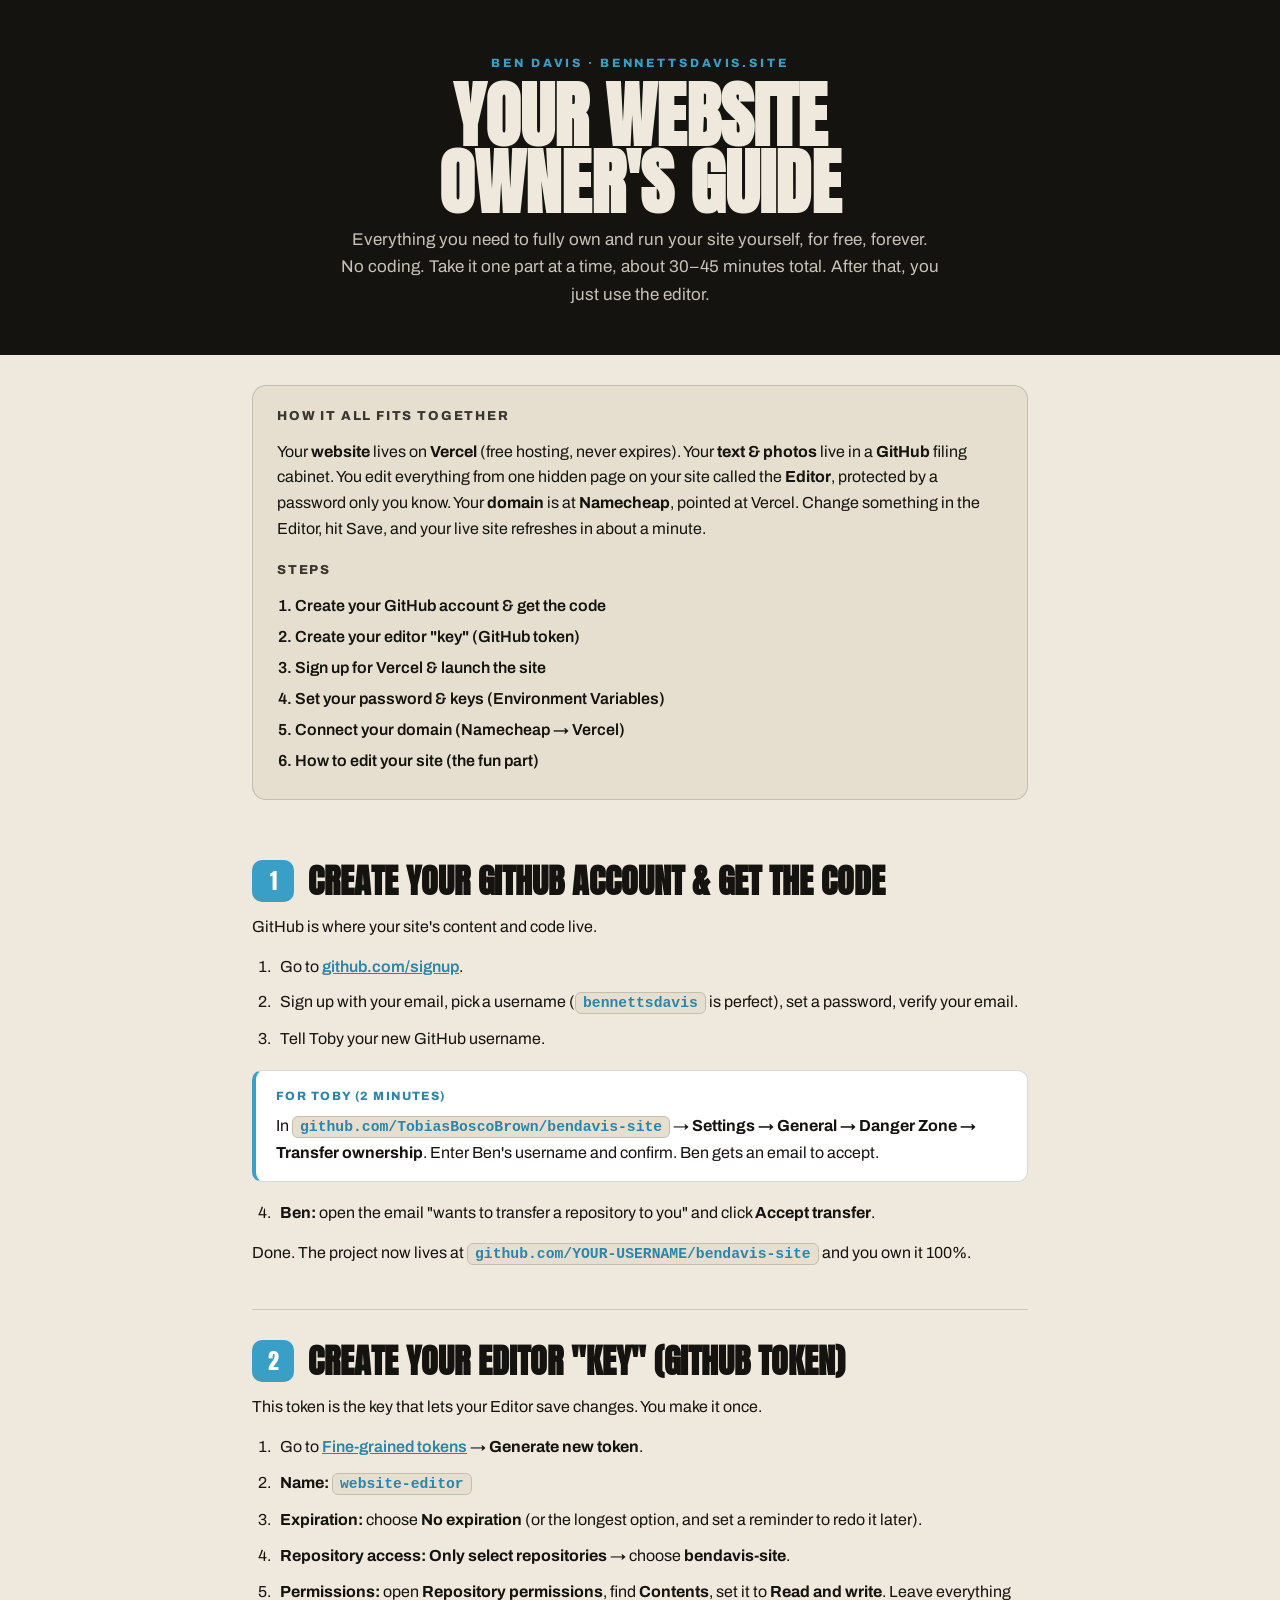
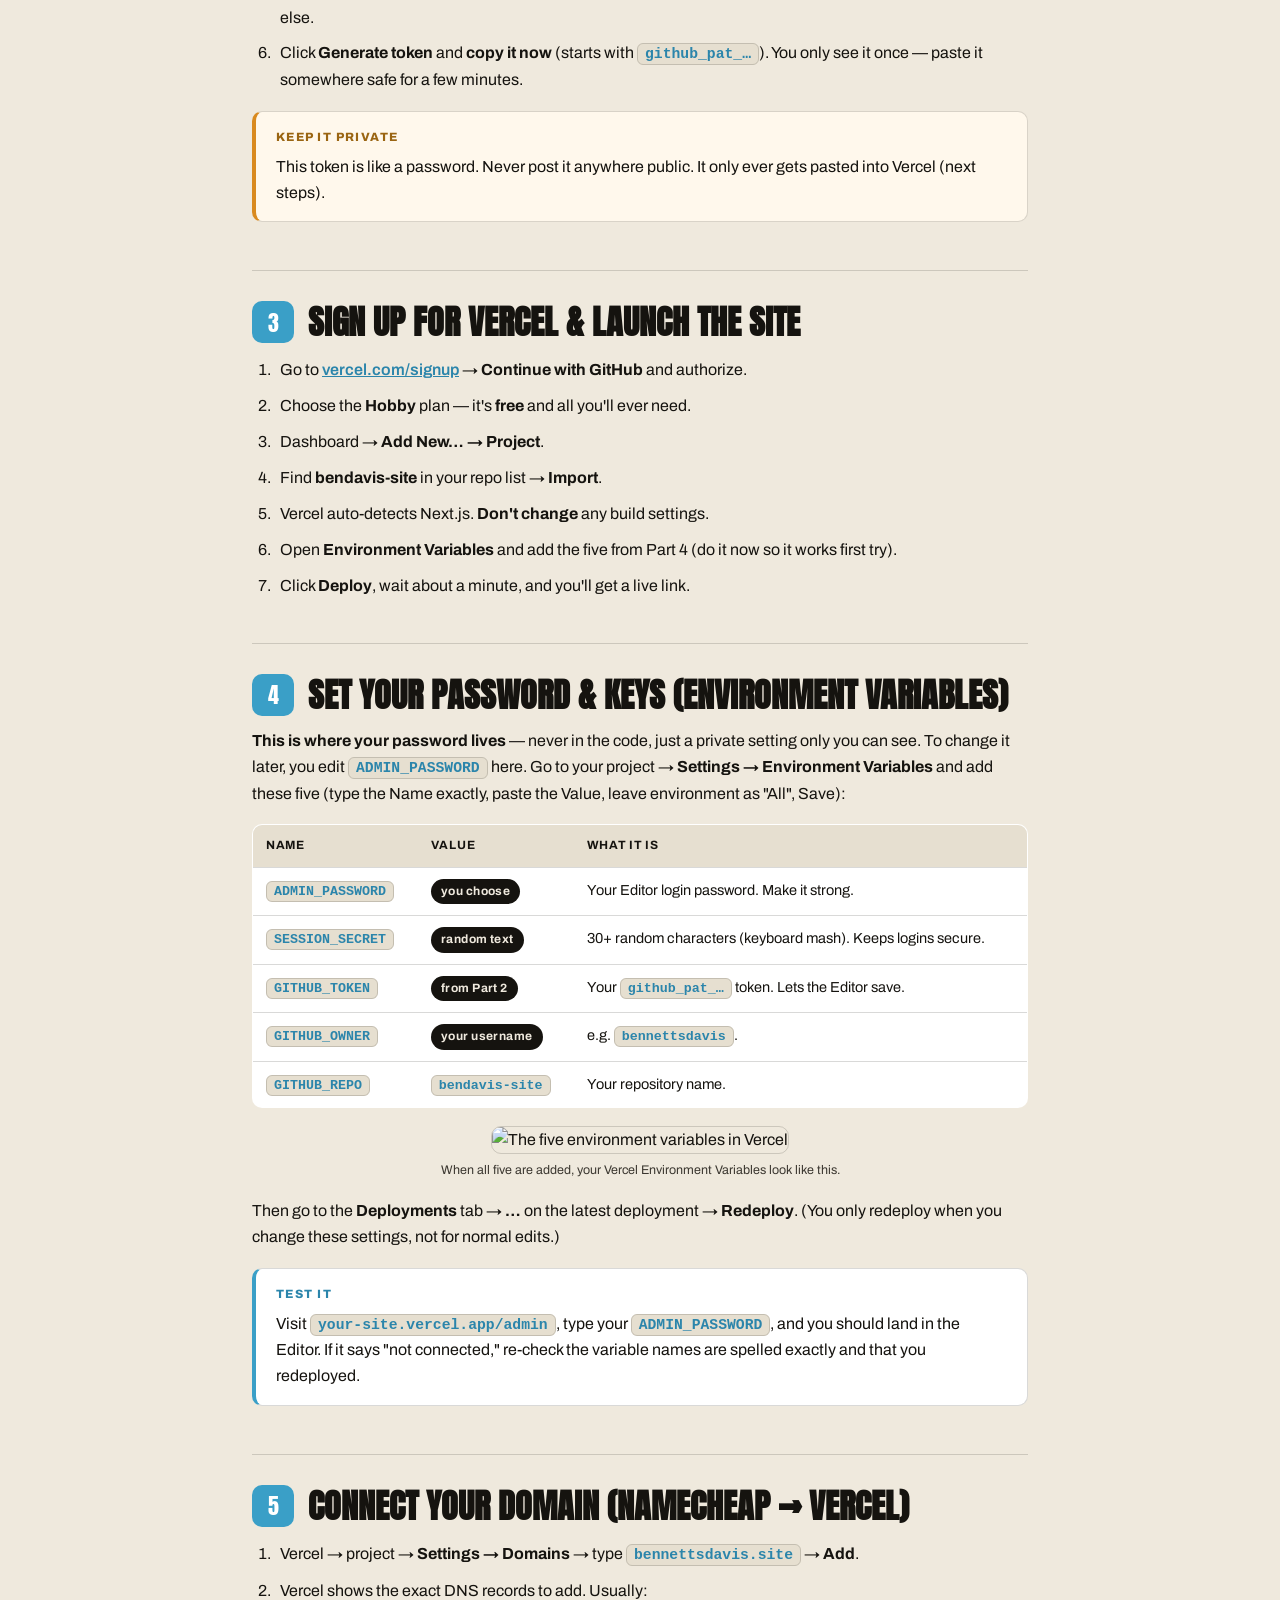
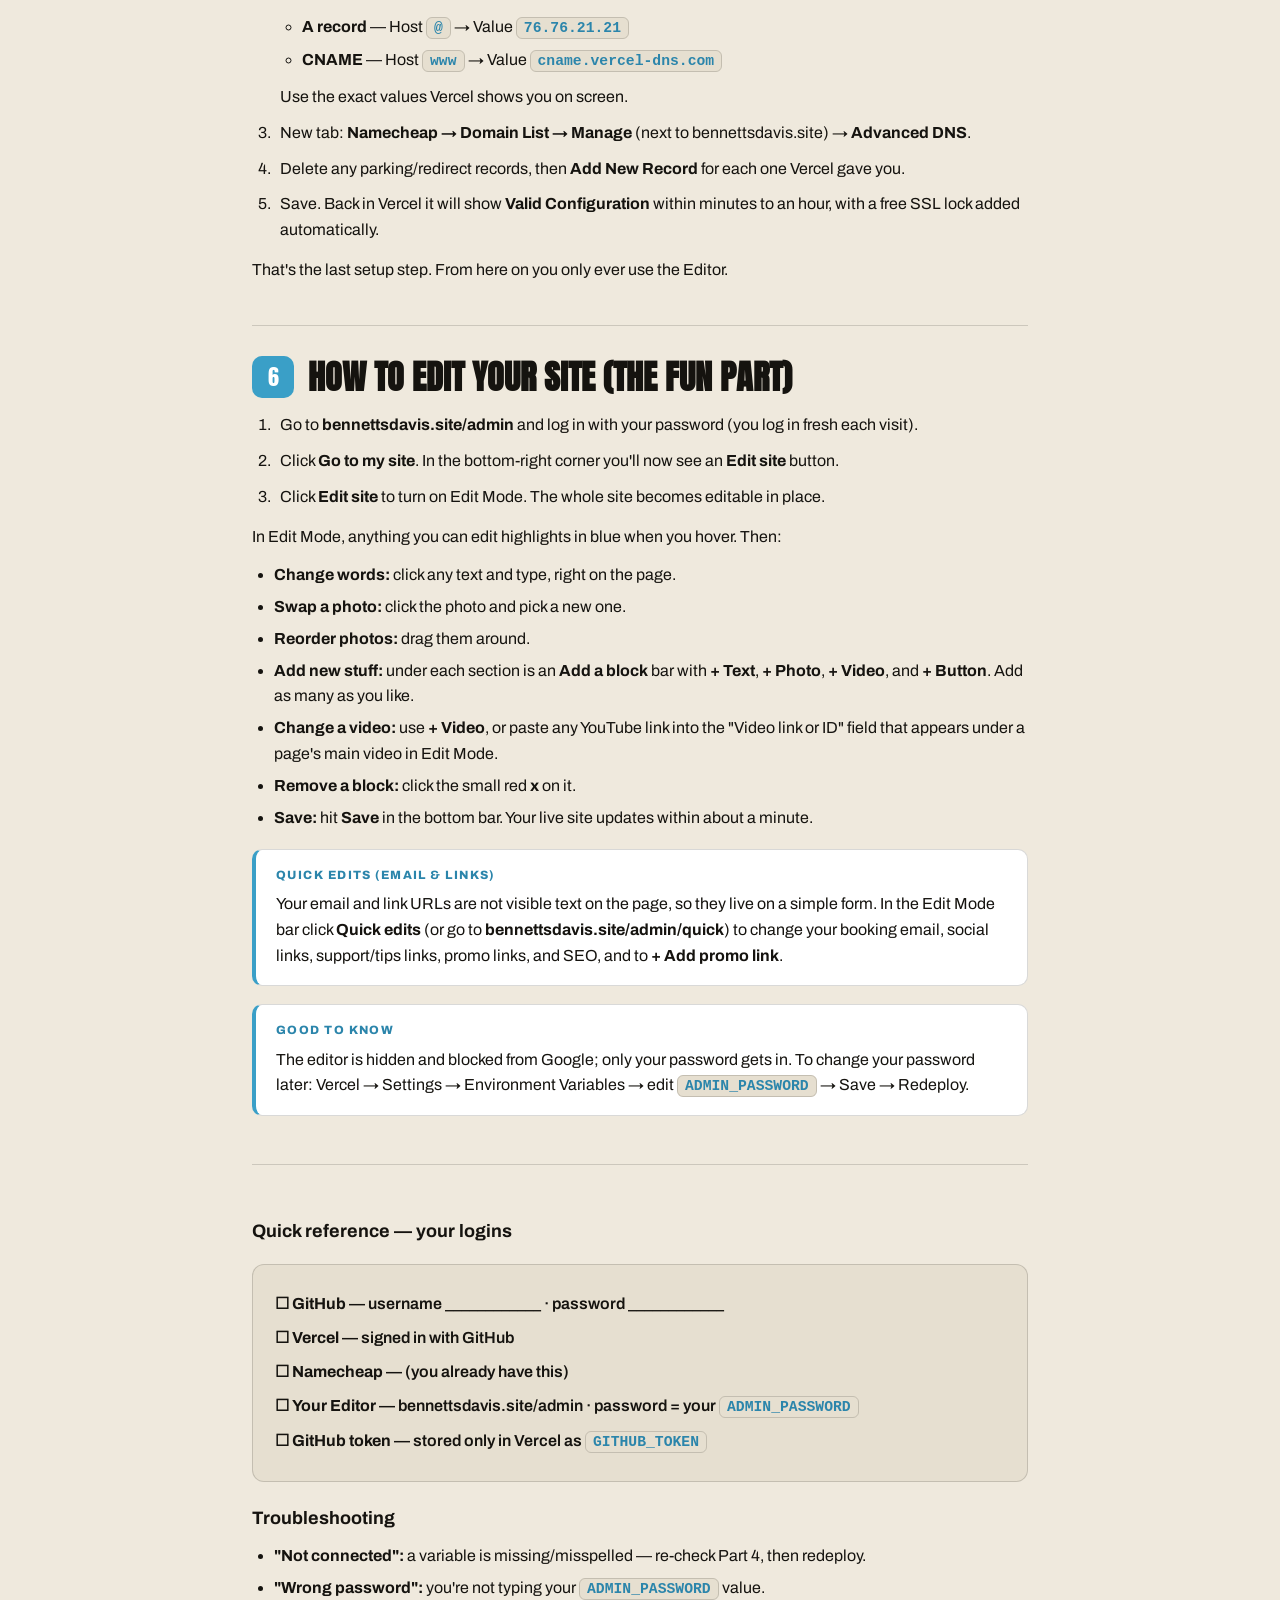
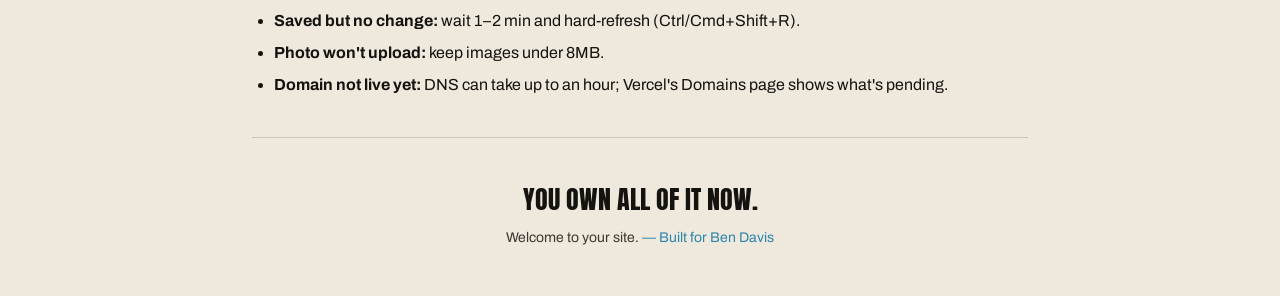
==== public/onboarding.html @ 9bf95ea2 "Add Built Different guide, StriveSkin strip and promos to home page; update onboarding guide for Edi" ====
<!DOCTYPE html>
<html lang="en">
<head>
<meta charset="UTF-8" />
<meta name="viewport" content="width=device-width, initial-scale=1.0" />
<meta name="robots" content="noindex" />
<title>Your Website — Owner's Guide | Ben Davis</title>
<link rel="preconnect" href="https://fonts.googleapis.com" />
<link rel="preconnect" href="https://fonts.gstatic.com" crossorigin />
<link href="https://fonts.googleapis.com/css2?family=Anton&family=Archivo:wght@400;500;600;700;800;900&display=swap" rel="stylesheet" />
<style>
:root{--cream:#efe9dd;--cream-2:#e6dfd0;--ink:#15130f;--ink-soft:#3b3730;--blue:#3a9fc7;--blue-deep:#2b85ab;--line:rgba(21,19,15,.16)}
*{margin:0;padding:0;box-sizing:border-box}
html{scroll-behavior:smooth}
body{background:var(--cream);color:var(--ink);font-family:'Archivo',-apple-system,sans-serif;line-height:1.62;-webkit-font-smoothing:antialiased}
.wrap{max-width:820px;margin:0 auto;padding:0 22px}
header.top{background:var(--ink);color:var(--cream);padding:54px 0 46px;text-align:center}
header.top .kick{font-size:12px;font-weight:800;letter-spacing:.24em;text-transform:uppercase;color:var(--blue)}
header.top h1{font-family:'Anton',sans-serif;font-size:clamp(40px,8vw,72px);text-transform:uppercase;line-height:.92;margin:10px 0}
header.top p{color:rgba(239,233,221,.82);max-width:60ch;margin:8px auto 0;font-size:17px}
.toc{background:var(--cream-2);border:1px solid var(--line);border-radius:14px;padding:20px 24px;margin:30px 0}
.toc h2{font-size:13px;font-weight:800;letter-spacing:.14em;text-transform:uppercase;color:var(--ink-soft);margin-bottom:12px}
.toc ol{margin-left:18px}
.toc li{margin:5px 0;font-weight:600}
.toc a{color:var(--ink);text-decoration:none}
.toc a:hover{color:var(--blue-deep)}
section{padding:30px 0;border-bottom:1px solid var(--line)}
.part{display:flex;align-items:center;gap:14px;margin-bottom:8px}
.part .num{font-family:'Anton',sans-serif;background:var(--blue);color:#fff;width:42px;height:42px;border-radius:10px;display:flex;align-items:center;justify-content:center;font-size:22px;flex:none}
.part h2{font-family:'Anton',sans-serif;font-size:clamp(24px,4.4vw,34px);text-transform:uppercase;line-height:1}
section h3{font-size:18px;margin:22px 0 6px}
p{margin:12px 0}
ol.steps{margin:14px 0 14px 22px}
ol.steps>li{margin:10px 0;padding-left:6px}
ul{margin:10px 0 10px 22px}
ul li{margin:6px 0}
code{background:var(--cream-2);border:1px solid var(--line);border-radius:6px;padding:2px 7px;font-family:ui-monospace,Menlo,Consolas,monospace;font-size:.92em;color:var(--blue-deep);font-weight:600}
a{color:var(--blue-deep);font-weight:600}
.callout{background:#fff;border:1px solid var(--line);border-left:4px solid var(--blue);border-radius:10px;padding:16px 20px;margin:18px 0}
.callout.warn{border-left-color:#d98a1f;background:#fff8ec}
.callout .lab{font-size:12px;font-weight:800;letter-spacing:.12em;text-transform:uppercase;color:var(--blue-deep);margin-bottom:6px}
.callout.warn .lab{color:#9a6512}
table{width:100%;border-collapse:collapse;margin:18px 0;font-size:14.5px;background:#fff;border:1px solid var(--line);border-radius:10px;overflow:hidden}
th,td{text-align:left;padding:11px 13px;border-bottom:1px solid var(--line);vertical-align:top}
th{background:var(--cream-2);font-size:12px;letter-spacing:.06em;text-transform:uppercase}
tr:last-child td{border-bottom:none}
.pill{display:inline-block;background:var(--ink);color:var(--cream);border-radius:100px;padding:3px 10px;font-size:12px;font-weight:700;letter-spacing:.04em}
.checklist{background:var(--cream-2);border:1px solid var(--line);border-radius:12px;padding:18px 22px;margin:18px 0}
.checklist div{margin:8px 0;font-weight:600}
footer{text-align:center;padding:40px 0 60px;color:var(--ink-soft);font-size:14px}
footer .big{font-family:'Anton',sans-serif;font-size:26px;color:var(--ink);text-transform:uppercase;margin-bottom:6px}
.acc{color:var(--blue-deep)}
</style>
</head>
<body>
<header class="top">
  <div class="wrap">
    <div class="kick">Ben Davis · bennettsdavis.site</div>
    <h1>Your Website<br>Owner's Guide</h1>
    <p>Everything you need to fully own and run your site yourself, for free, forever. No coding. Take it one part at a time, about 30–45 minutes total. After that, you just use the editor.</p>
  </div>
</header>

<div class="wrap">

  <div class="toc">
    <h2>How it all fits together</h2>
    <p style="margin-top:0">Your <b>website</b> lives on <b>Vercel</b> (free hosting, never expires). Your <b>text &amp; photos</b> live in a <b>GitHub</b> filing cabinet. You edit everything from one hidden page on your site called the <b>Editor</b>, protected by a password only you know. Your <b>domain</b> is at <b>Namecheap</b>, pointed at Vercel. Change something in the Editor, hit Save, and your live site refreshes in about a minute.</p>
    <h2 style="margin-top:18px">Steps</h2>
    <ol>
      <li><a href="#p1">Create your GitHub account &amp; get the code</a></li>
      <li><a href="#p2">Create your editor "key" (GitHub token)</a></li>
      <li><a href="#p3">Sign up for Vercel &amp; launch the site</a></li>
      <li><a href="#p4">Set your password &amp; keys (Environment Variables)</a></li>
      <li><a href="#p5">Connect your domain (Namecheap → Vercel)</a></li>
      <li><a href="#p6">How to edit your site (the fun part)</a></li>
    </ol>
  </div>

  <section id="p1">
    <div class="part"><div class="num">1</div><h2>Create your GitHub account &amp; get the code</h2></div>
    <p>GitHub is where your site's content and code live.</p>
    <ol class="steps">
      <li>Go to <a href="https://github.com/signup" target="_blank">github.com/signup</a>.</li>
      <li>Sign up with your email, pick a username (<code>bennettsdavis</code> is perfect), set a password, verify your email.</li>
      <li>Tell Toby your new GitHub username.</li>
    </ol>
    <div class="callout">
      <div class="lab">For Toby (2 minutes)</div>
      In <code>github.com/TobiasBoscoBrown/bendavis-site</code> → <b>Settings → General → Danger Zone → Transfer ownership</b>. Enter Ben's username and confirm. Ben gets an email to accept.
    </div>
    <ol class="steps" start="4">
      <li><b>Ben:</b> open the email "wants to transfer a repository to you" and click <b>Accept transfer</b>.</li>
    </ol>
    <p>Done. The project now lives at <code>github.com/YOUR-USERNAME/bendavis-site</code> and you own it 100%.</p>
  </section>

  <section id="p2">
    <div class="part"><div class="num">2</div><h2>Create your editor "key" (GitHub token)</h2></div>
    <p>This token is the key that lets your Editor save changes. You make it once.</p>
    <ol class="steps">
      <li>Go to <a href="https://github.com/settings/tokens?type=beta" target="_blank">Fine-grained tokens</a> → <b>Generate new token</b>.</li>
      <li><b>Name:</b> <code>website-editor</code></li>
      <li><b>Expiration:</b> choose <b>No expiration</b> (or the longest option, and set a reminder to redo it later).</li>
      <li><b>Repository access:</b> <b>Only select repositories</b> → choose <b>bendavis-site</b>.</li>
      <li><b>Permissions:</b> open <b>Repository permissions</b>, find <b>Contents</b>, set it to <b>Read and write</b>. Leave everything else.</li>
      <li>Click <b>Generate token</b> and <b>copy it now</b> (starts with <code>github_pat_…</code>). You only see it once — paste it somewhere safe for a few minutes.</li>
    </ol>
    <div class="callout warn"><div class="lab">Keep it private</div>This token is like a password. Never post it anywhere public. It only ever gets pasted into Vercel (next steps).</div>
  </section>

  <section id="p3">
    <div class="part"><div class="num">3</div><h2>Sign up for Vercel &amp; launch the site</h2></div>
    <ol class="steps">
      <li>Go to <a href="https://vercel.com/signup" target="_blank">vercel.com/signup</a> → <b>Continue with GitHub</b> and authorize.</li>
      <li>Choose the <b>Hobby</b> plan — it's <b>free</b> and all you'll ever need.</li>
      <li>Dashboard → <b>Add New… → Project</b>.</li>
      <li>Find <b>bendavis-site</b> in your repo list → <b>Import</b>.</li>
      <li>Vercel auto-detects Next.js. <b>Don't change</b> any build settings.</li>
      <li>Open <b>Environment Variables</b> and add the five from Part 4 (do it now so it works first try).</li>
      <li>Click <b>Deploy</b>, wait about a minute, and you'll get a live link.</li>
    </ol>
  </section>

  <section id="p4">
    <div class="part"><div class="num">4</div><h2>Set your password &amp; keys (Environment Variables)</h2></div>
    <p><b>This is where your password lives</b> — never in the code, just a private setting only you can see. To change it later, you edit <code>ADMIN_PASSWORD</code> here. Go to your project → <b>Settings → Environment Variables</b> and add these five (type the Name exactly, paste the Value, leave environment as "All", Save):</p>
    <table>
      <tr><th>Name</th><th>Value</th><th>What it is</th></tr>
      <tr><td><code>ADMIN_PASSWORD</code></td><td><span class="pill">you choose</span></td><td>Your Editor login password. Make it strong.</td></tr>
      <tr><td><code>SESSION_SECRET</code></td><td><span class="pill">random text</span></td><td>30+ random characters (keyboard mash). Keeps logins secure.</td></tr>
      <tr><td><code>GITHUB_TOKEN</code></td><td><span class="pill">from Part 2</span></td><td>Your <code>github_pat_…</code> token. Lets the Editor save.</td></tr>
      <tr><td><code>GITHUB_OWNER</code></td><td><span class="pill">your username</span></td><td>e.g. <code>bennettsdavis</code>.</td></tr>
      <tr><td><code>GITHUB_REPO</code></td><td><code>bendavis-site</code></td><td>Your repository name.</td></tr>
    </table>
    <figure style="margin:18px 0;text-align:center"><img src="/onboarding/env-vars.png" alt="The five environment variables in Vercel" style="max-width:330px;width:100%;border:1px solid var(--line);border-radius:10px" /><figcaption style="font-size:12.5px;color:var(--ink-soft);margin-top:6px">When all five are added, your Vercel Environment Variables look like this.</figcaption></figure>
    <p>Then go to the <b>Deployments</b> tab → <b>…</b> on the latest deployment → <b>Redeploy</b>. (You only redeploy when you change these settings, not for normal edits.)</p>
    <div class="callout"><div class="lab">Test it</div>Visit <code>your-site.vercel.app/admin</code>, type your <code>ADMIN_PASSWORD</code>, and you should land in the Editor. If it says "not connected," re-check the variable names are spelled exactly and that you redeployed.</div>
  </section>

  <section id="p5">
    <div class="part"><div class="num">5</div><h2>Connect your domain (Namecheap → Vercel)</h2></div>
    <ol class="steps">
      <li>Vercel → project → <b>Settings → Domains</b> → type <code>bennettsdavis.site</code> → <b>Add</b>.</li>
      <li>Vercel shows the exact DNS records to add. Usually:
        <ul>
          <li><b>A record</b> — Host <code>@</code> → Value <code>76.76.21.21</code></li>
          <li><b>CNAME</b> — Host <code>www</code> → Value <code>cname.vercel-dns.com</code></li>
        </ul>
        Use the exact values Vercel shows you on screen.
      </li>
      <li>New tab: <b>Namecheap → Domain List → Manage</b> (next to bennettsdavis.site) → <b>Advanced DNS</b>.</li>
      <li>Delete any parking/redirect records, then <b>Add New Record</b> for each one Vercel gave you.</li>
      <li>Save. Back in Vercel it will show <b>Valid Configuration</b> within minutes to an hour, with a free SSL lock added automatically.</li>
    </ol>
    <p>That's the last setup step. From here on you only ever use the Editor.</p>
  </section>

  <section id="p6">
    <div class="part"><div class="num">6</div><h2>How to edit your site (the fun part)</h2></div>
    <ol class="steps">
      <li>Go to <b>bennettsdavis.site/admin</b> and log in with your password (you log in fresh each visit).</li>
      <li>Click <b>Go to my site</b>. In the bottom-right corner you'll now see an <b>Edit site</b> button.</li>
      <li>Click <b>Edit site</b> to turn on Edit Mode. The whole site becomes editable in place.</li>
    </ol>
    <p>In Edit Mode, anything you can edit highlights in blue when you hover. Then:</p>
    <ul>
      <li><b>Change words:</b> click any text and type, right on the page.</li>
      <li><b>Swap a photo:</b> click the photo and pick a new one.</li>
      <li><b>Reorder photos:</b> drag them around.</li>
      <li><b>Add new stuff:</b> under each section is an <b>Add a block</b> bar with <b>+ Text</b>, <b>+ Photo</b>, <b>+ Video</b>, and <b>+ Button</b>. Add as many as you like.</li>
      <li><b>Change a video:</b> use <b>+ Video</b>, or paste any YouTube link into the "Video link or ID" field that appears under a page's main video in Edit Mode.</li>
      <li><b>Remove a block:</b> click the small red <b>x</b> on it.</li>
      <li><b>Save:</b> hit <b>Save</b> in the bottom bar. Your live site updates within about a minute.</li>
    </ul>
    <div class="callout"><div class="lab">Quick edits (email &amp; links)</div>Your email and link URLs are not visible text on the page, so they live on a simple form. In the Edit Mode bar click <b>Quick edits</b> (or go to <b>bennettsdavis.site/admin/quick</b>) to change your booking email, social links, support/tips links, promo links, and SEO, and to <b>+ Add promo link</b>.</div>
    <div class="callout"><div class="lab">Good to know</div>The editor is hidden and blocked from Google; only your password gets in. To change your password later: Vercel &rarr; Settings &rarr; Environment Variables &rarr; edit <code>ADMIN_PASSWORD</code> &rarr; Save &rarr; Redeploy.</div>
  </section>

  <section>
    <h3>Quick reference — your logins</h3>
    <div class="checklist">
      <div>☐ <b>GitHub</b> — username ____________ · password ____________</div>
      <div>☐ <b>Vercel</b> — signed in with GitHub</div>
      <div>☐ <b>Namecheap</b> — (you already have this)</div>
      <div>☐ <b>Your Editor</b> — bennettsdavis.site/admin · password = your <code>ADMIN_PASSWORD</code></div>
      <div>☐ <b>GitHub token</b> — stored only in Vercel as <code>GITHUB_TOKEN</code></div>
    </div>
    <h3>Troubleshooting</h3>
    <ul>
      <li><b>"Not connected":</b> a variable is missing/misspelled — re-check Part 4, then redeploy.</li>
      <li><b>"Wrong password":</b> you're not typing your <code>ADMIN_PASSWORD</code> value.</li>
      <li><b>Saved but no change:</b> wait 1–2 min and hard-refresh (Ctrl/Cmd+Shift+R).</li>
      <li><b>Photo won't upload:</b> keep images under 8MB.</li>
      <li><b>Domain not live yet:</b> DNS can take up to an hour; Vercel's Domains page shows what's pending.</li>
    </ul>
  </section>

  <footer>
    <div class="big">You own all of it now.</div>
    Welcome to your site. <span class="acc">— Built for Ben Davis</span>
  </footer>

</div>
</body>
</html>
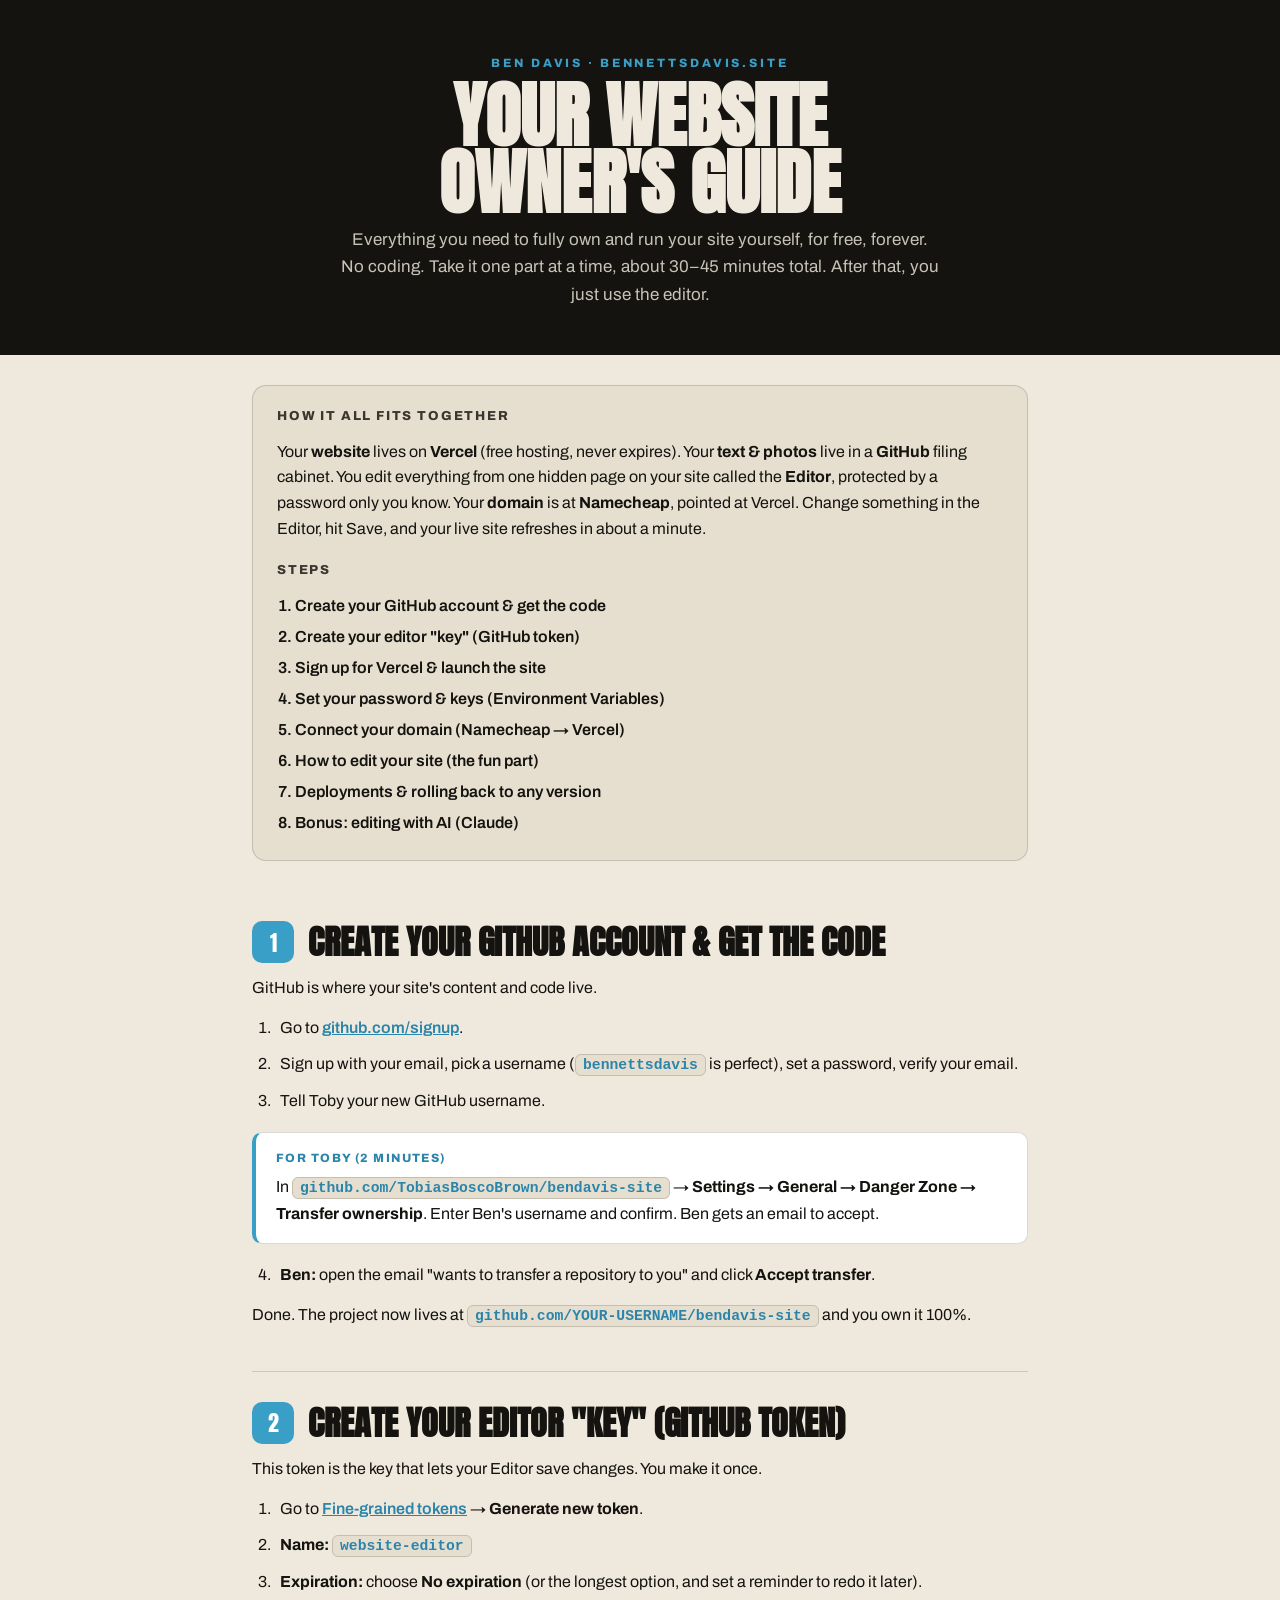
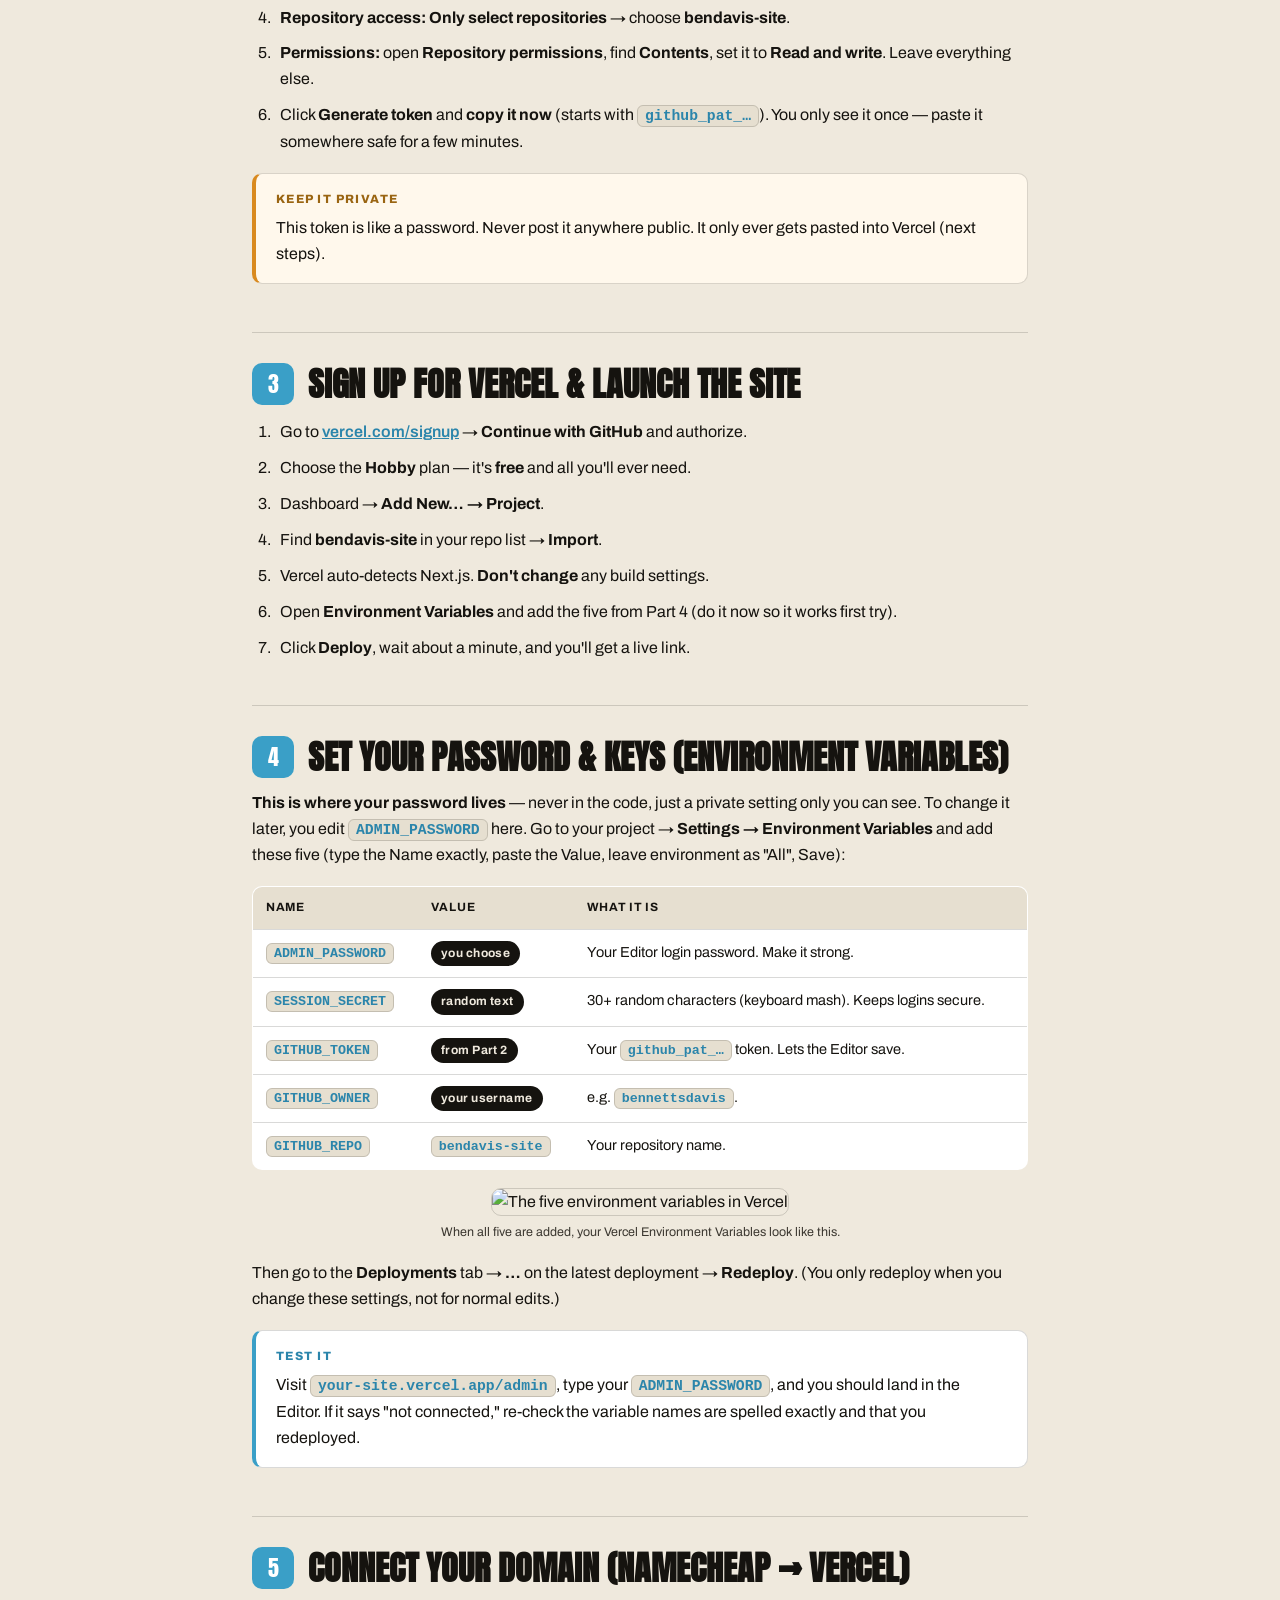
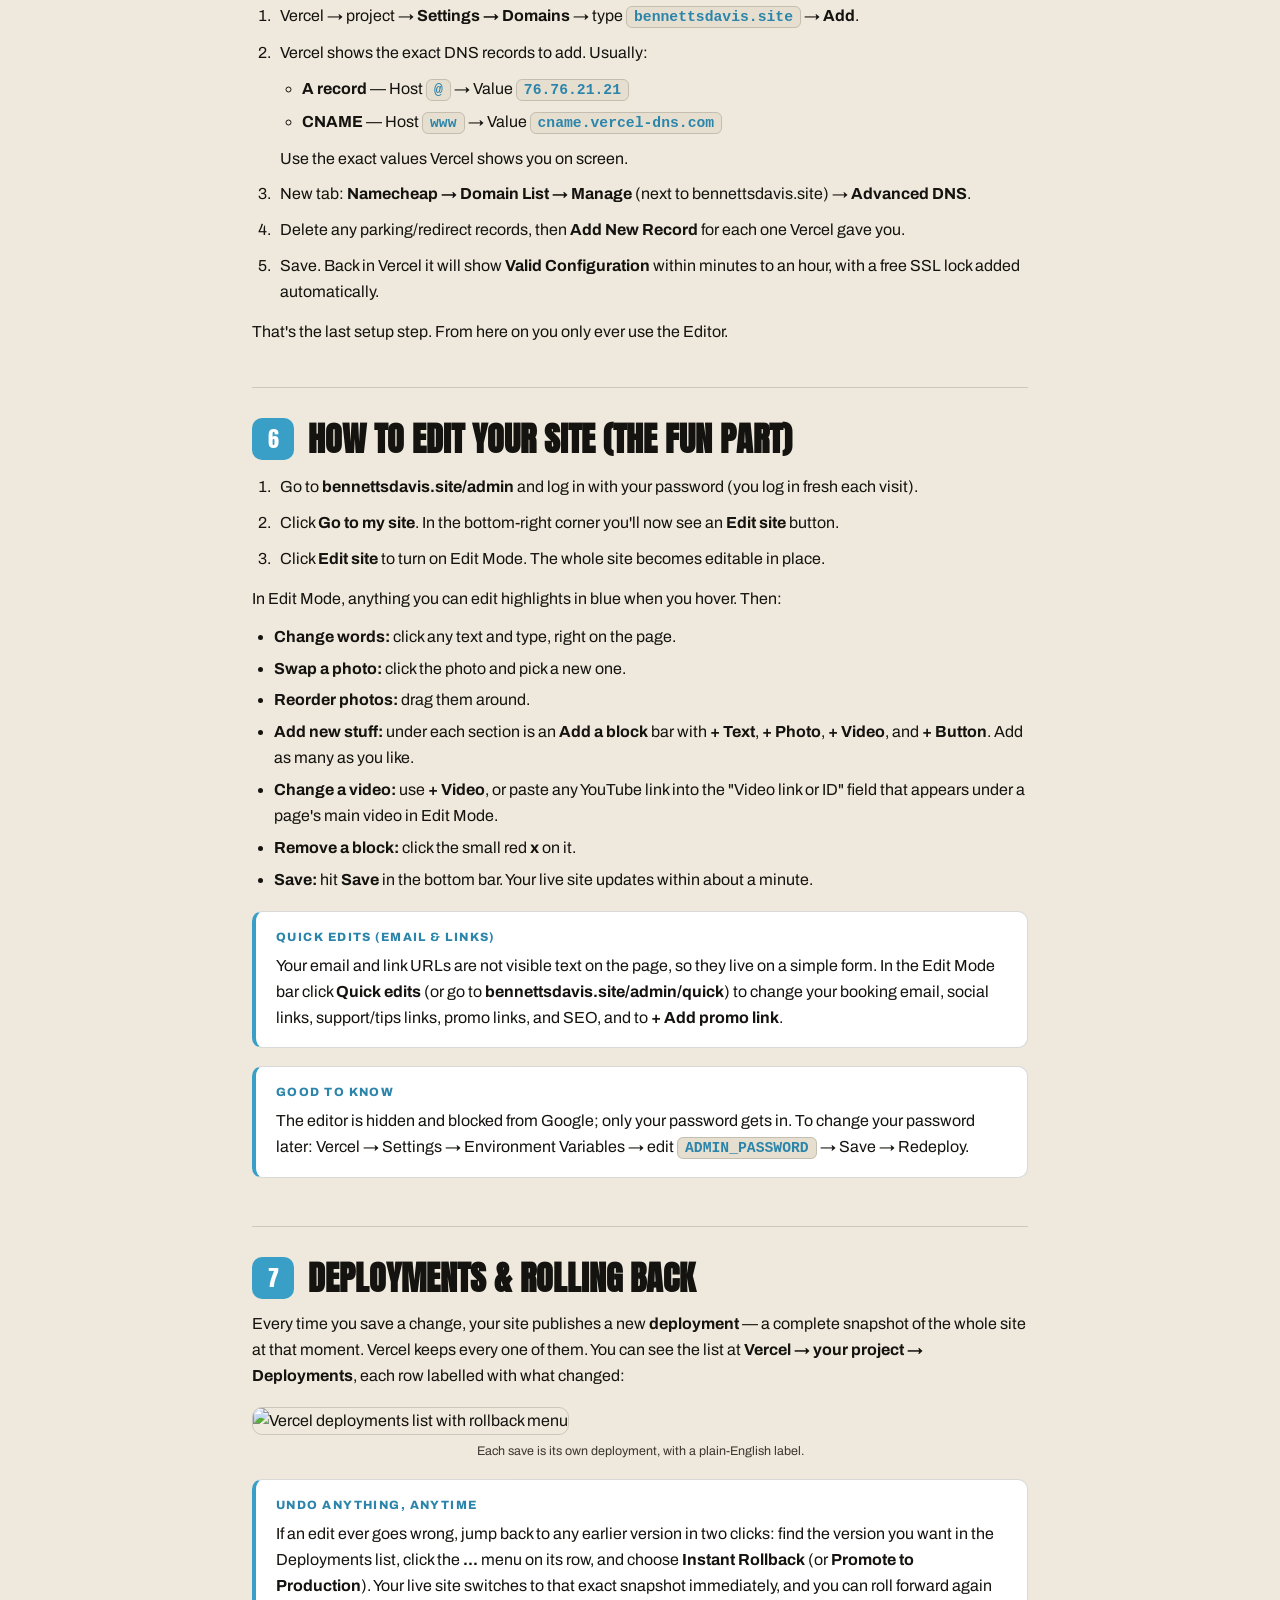
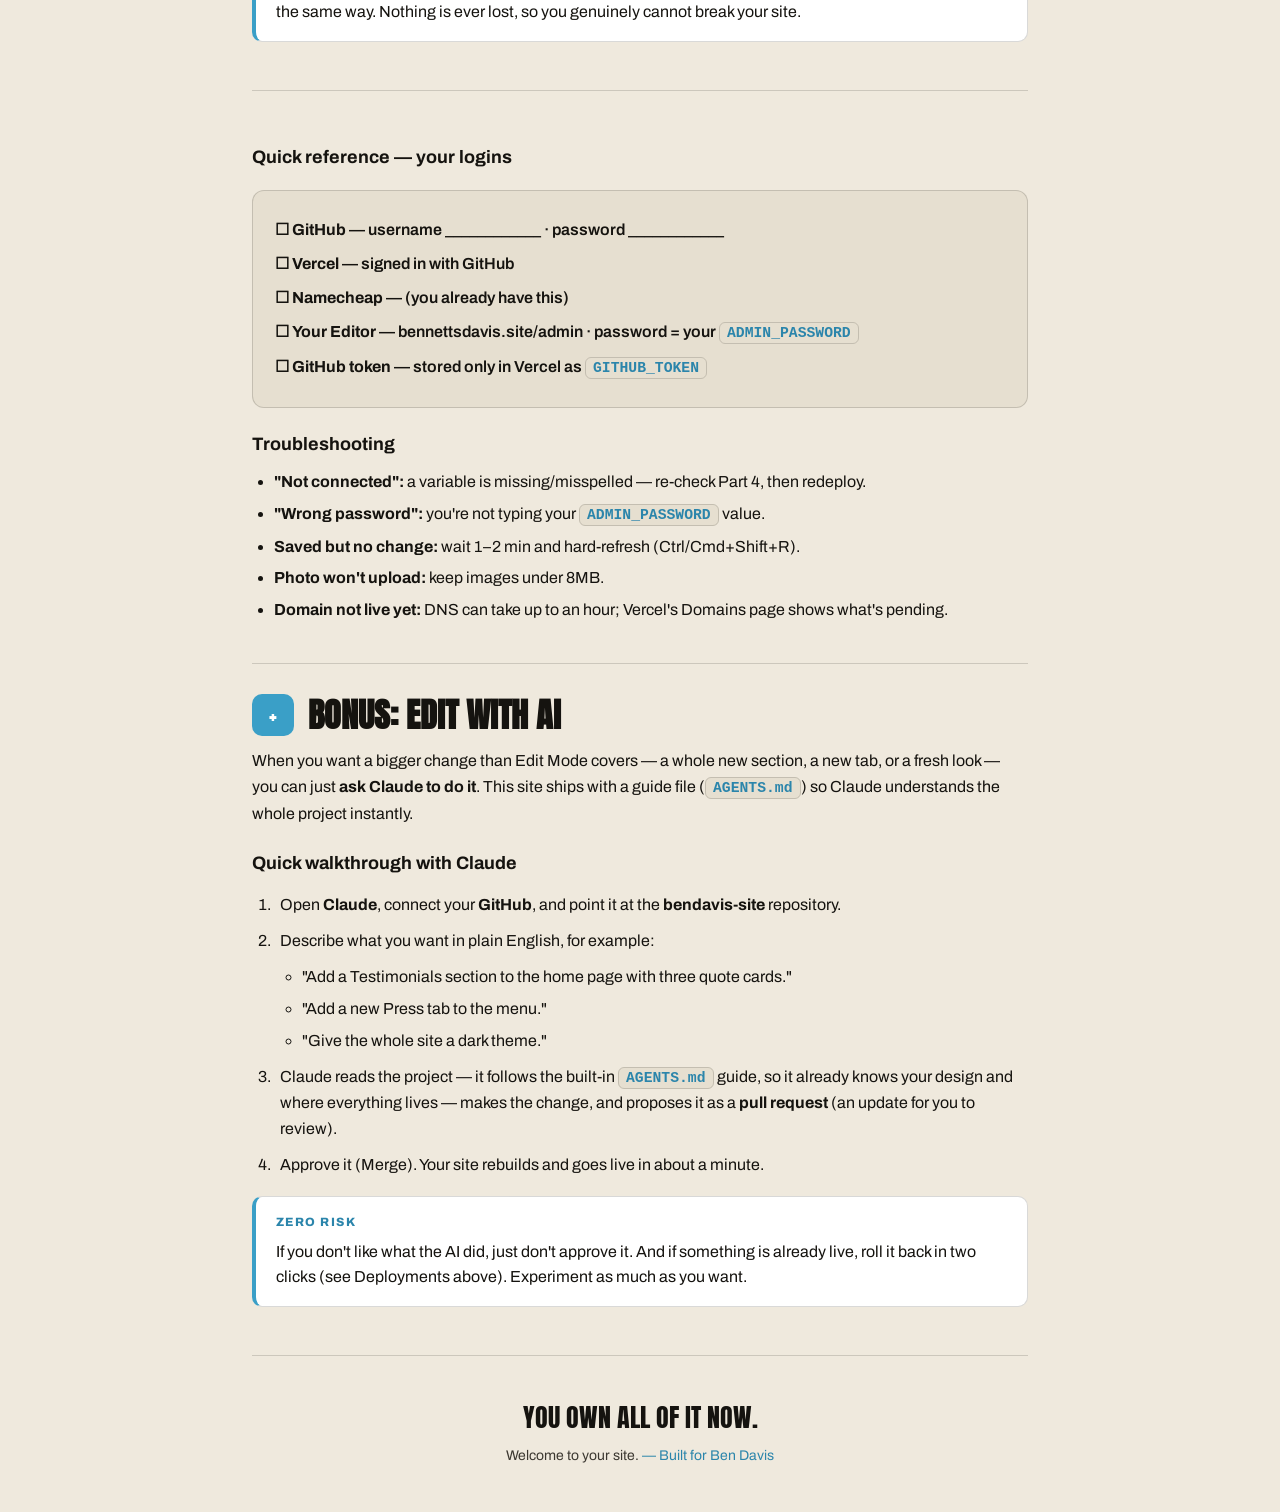
==== commit 59422f83: "Onboarding: AI walkthrough uses Claude instead of ChatGPT" ====
--- a/public/onboarding.html
+++ b/public/onboarding.html
@@ -74,6 +74,8 @@
       <li><a href="#p4">Set your password &amp; keys (Environment Variables)</a></li>
       <li><a href="#p5">Connect your domain (Namecheap → Vercel)</a></li>
       <li><a href="#p6">How to edit your site (the fun part)</a></li>
+      <li><a href="#p7">Deployments &amp; rolling back to any version</a></li>
+      <li><a href="#p8">Bonus: editing with AI (Claude)</a></li>
     </ol>
   </div>
 
@@ -175,6 +177,13 @@
     </ul>
     <div class="callout"><div class="lab">Quick edits (email &amp; links)</div>Your email and link URLs are not visible text on the page, so they live on a simple form. In the Edit Mode bar click <b>Quick edits</b> (or go to <b>bennettsdavis.site/admin/quick</b>) to change your booking email, social links, support/tips links, promo links, and SEO, and to <b>+ Add promo link</b>.</div>
     <div class="callout"><div class="lab">Good to know</div>The editor is hidden and blocked from Google; only your password gets in. To change your password later: Vercel &rarr; Settings &rarr; Environment Variables &rarr; edit <code>ADMIN_PASSWORD</code> &rarr; Save &rarr; Redeploy.</div>
+  </section>
+
+  <section id="p7">
+    <div class="part"><div class="num">7</div><h2>Deployments &amp; rolling back</h2></div>
+    <p>Every time you save a change, your site publishes a new <b>deployment</b> &mdash; a complete snapshot of the whole site at that moment. Vercel keeps every one of them. You can see the list at <b>Vercel &rarr; your project &rarr; Deployments</b>, each row labelled with what changed:</p>
+    <figure style="margin:18px 0"><img src="/onboarding/rollback.png" alt="Vercel deployments list with rollback menu" style="width:100%;border:1px solid var(--line);border-radius:10px" /><figcaption style="font-size:12.5px;color:var(--ink-soft);margin-top:6px;text-align:center">Each save is its own deployment, with a plain-English label.</figcaption></figure>
+    <div class="callout"><div class="lab">Undo anything, anytime</div>If an edit ever goes wrong, jump back to any earlier version in two clicks: find the version you want in the Deployments list, click the <b>...</b> menu on its row, and choose <b>Instant Rollback</b> (or <b>Promote to Production</b>). Your live site switches to that exact snapshot immediately, and you can roll forward again the same way. Nothing is ever lost, so you genuinely cannot break your site.</div>
   </section>
 
   <section>
@@ -196,6 +205,25 @@
     </ul>
   </section>
 
+  <section id="p8">
+    <div class="part"><div class="num">+</div><h2>Bonus: edit with AI</h2></div>
+    <p>When you want a bigger change than Edit Mode covers &mdash; a whole new section, a new tab, or a fresh look &mdash; you can just <b>ask Claude to do it</b>. This site ships with a guide file (<code>AGENTS.md</code>) so Claude understands the whole project instantly.</p>
+    <h3>Quick walkthrough with Claude</h3>
+    <ol class="steps">
+      <li>Open <b>Claude</b>, connect your <b>GitHub</b>, and point it at the <b>bendavis-site</b> repository.</li>
+      <li>Describe what you want in plain English, for example:
+        <ul>
+          <li>"Add a Testimonials section to the home page with three quote cards."</li>
+          <li>"Add a new Press tab to the menu."</li>
+          <li>"Give the whole site a dark theme."</li>
+        </ul>
+      </li>
+      <li>Claude reads the project &mdash; it follows the built-in <code>AGENTS.md</code> guide, so it already knows your design and where everything lives &mdash; makes the change, and proposes it as a <b>pull request</b> (an update for you to review).</li>
+      <li>Approve it (Merge). Your site rebuilds and goes live in about a minute.</li>
+    </ol>
+    <div class="callout"><div class="lab">Zero risk</div>If you don't like what the AI did, just don't approve it. And if something is already live, roll it back in two clicks (see Deployments above). Experiment as much as you want.</div>
+  </section>
+
   <footer>
     <div class="big">You own all of it now.</div>
     Welcome to your site. <span class="acc">— Built for Ben Davis</span>
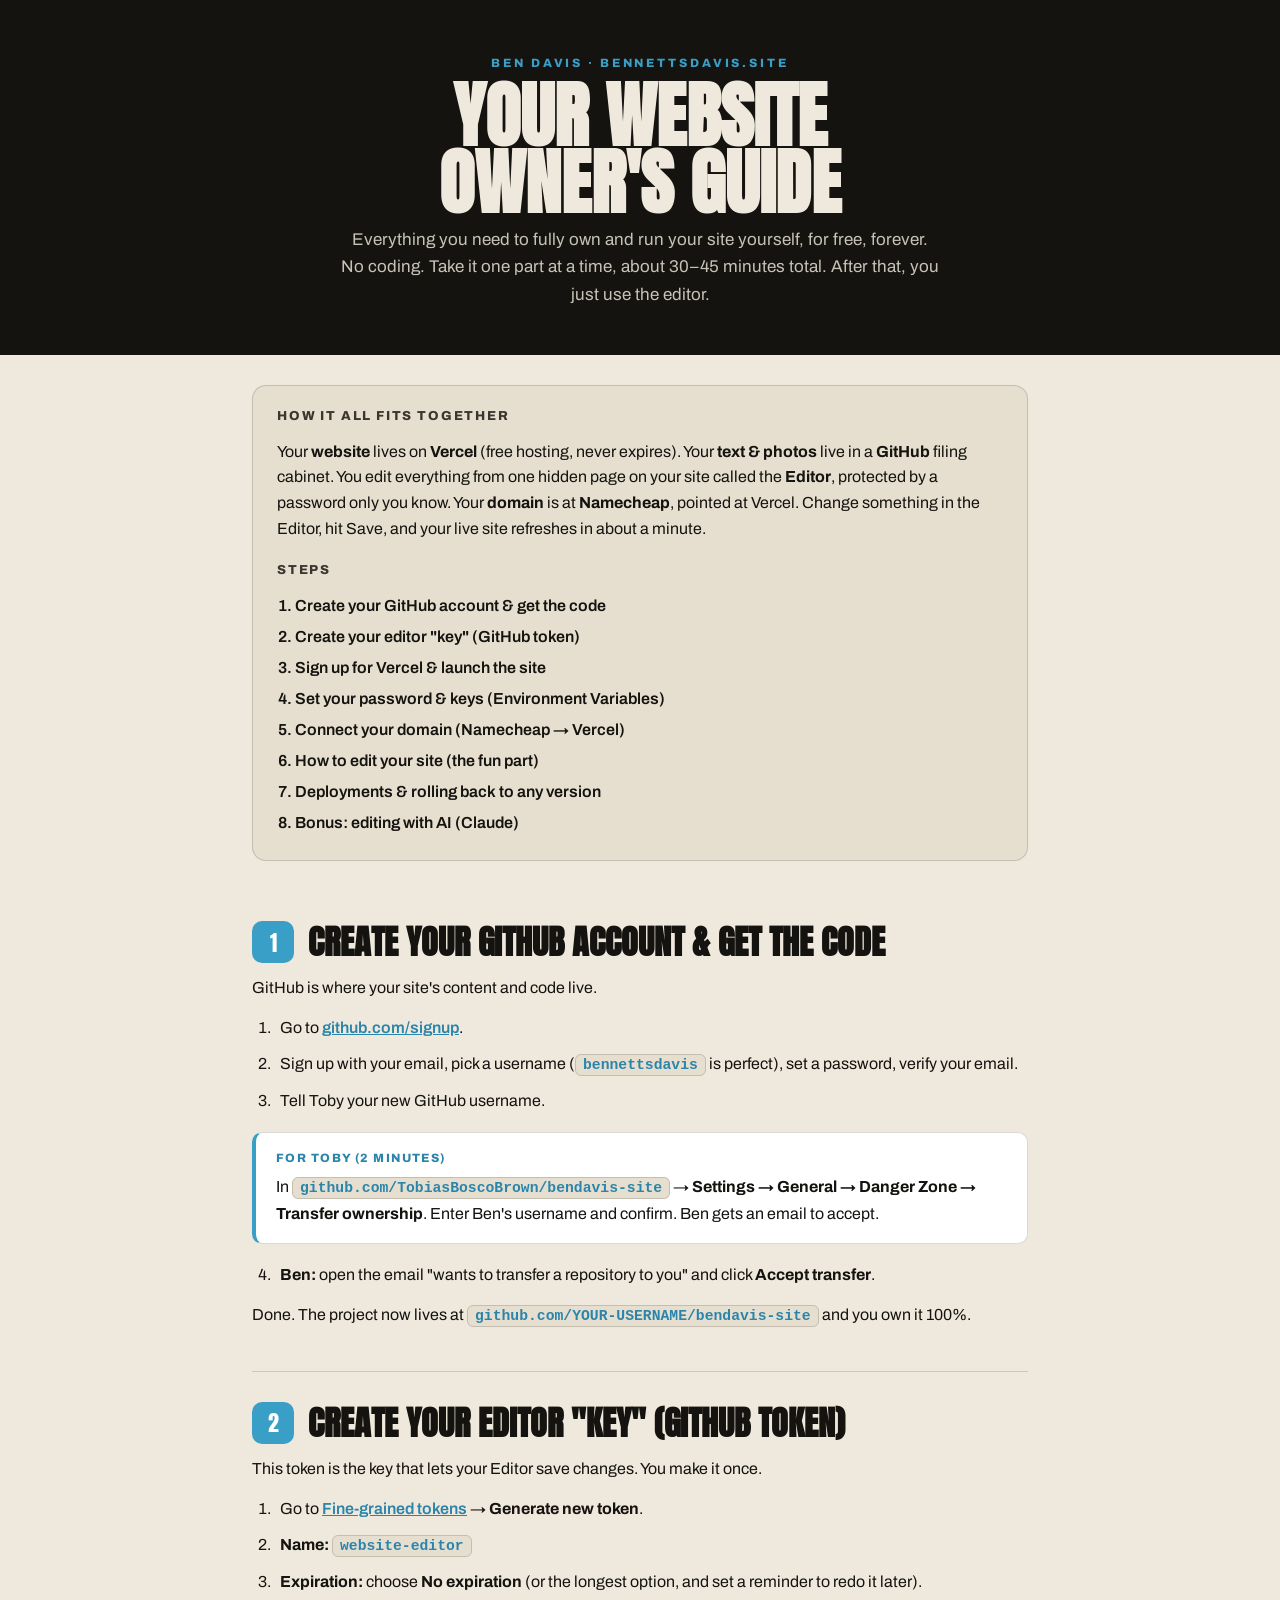
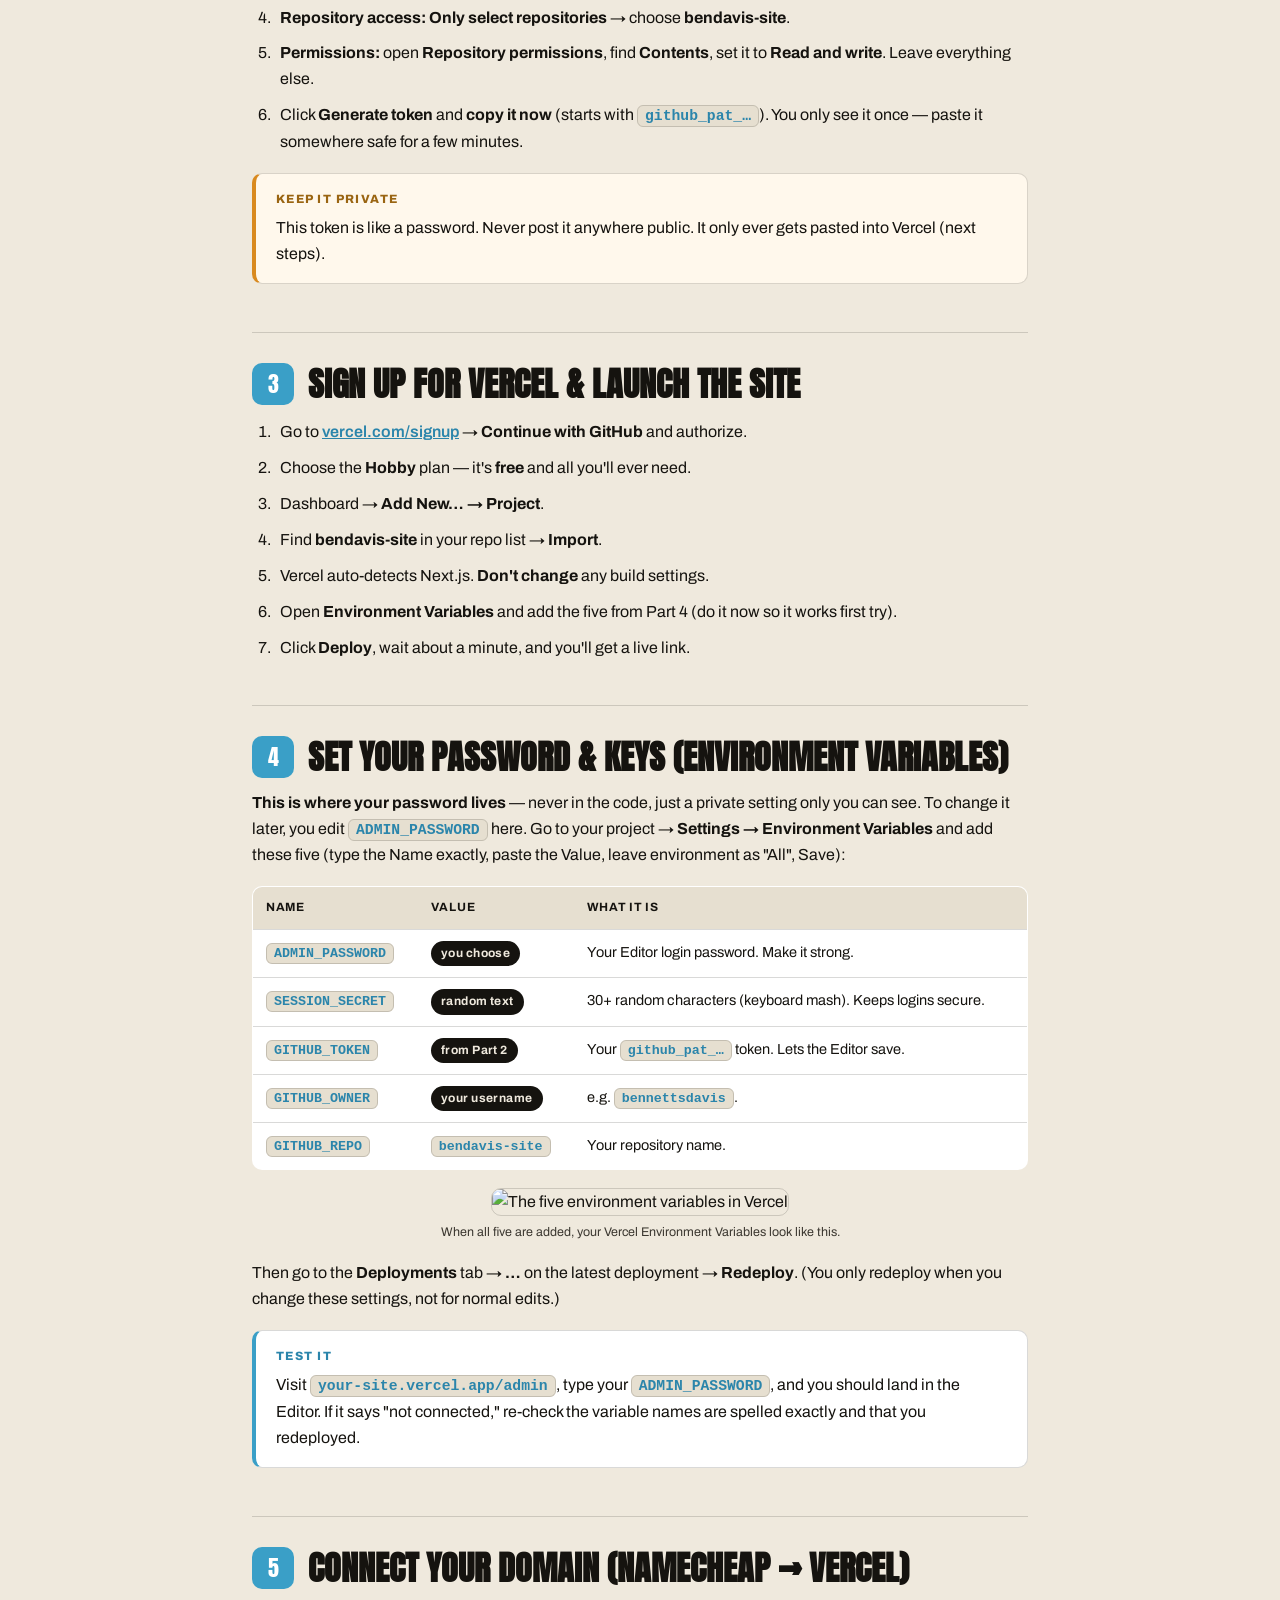
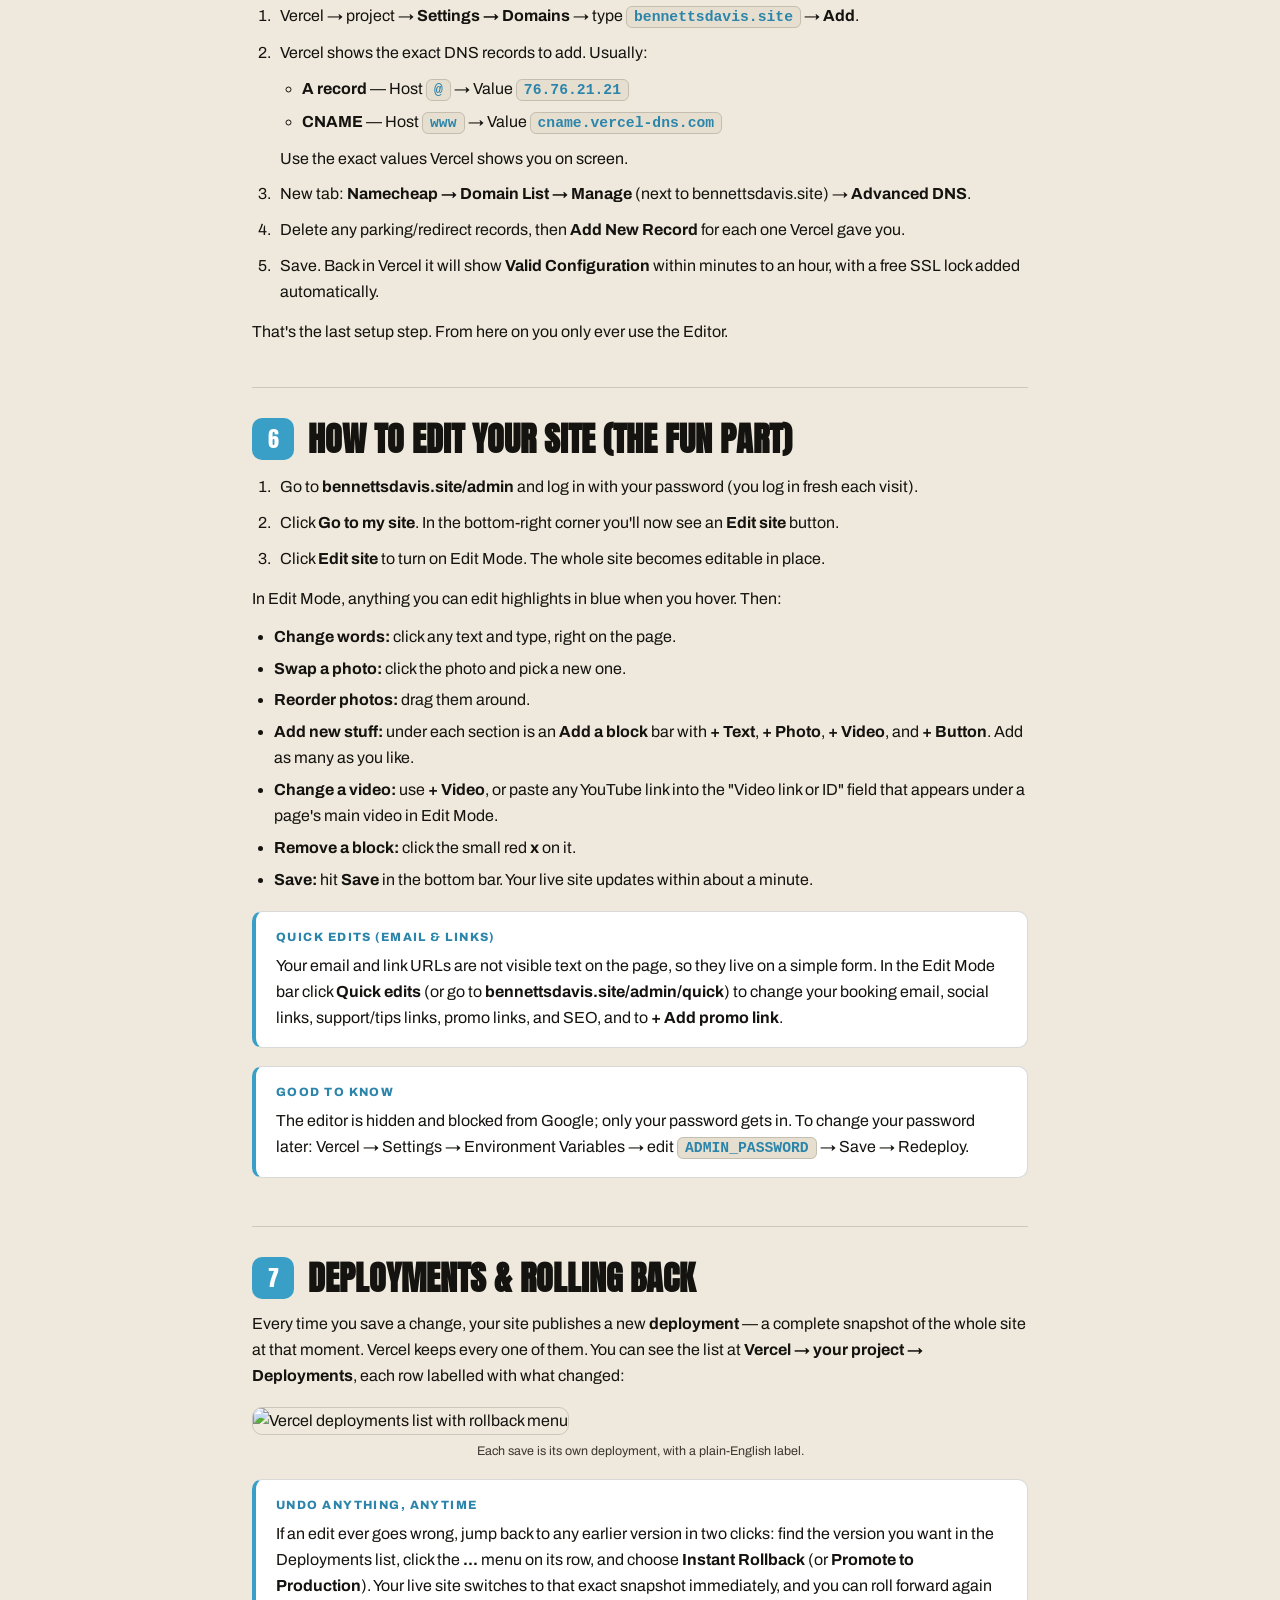
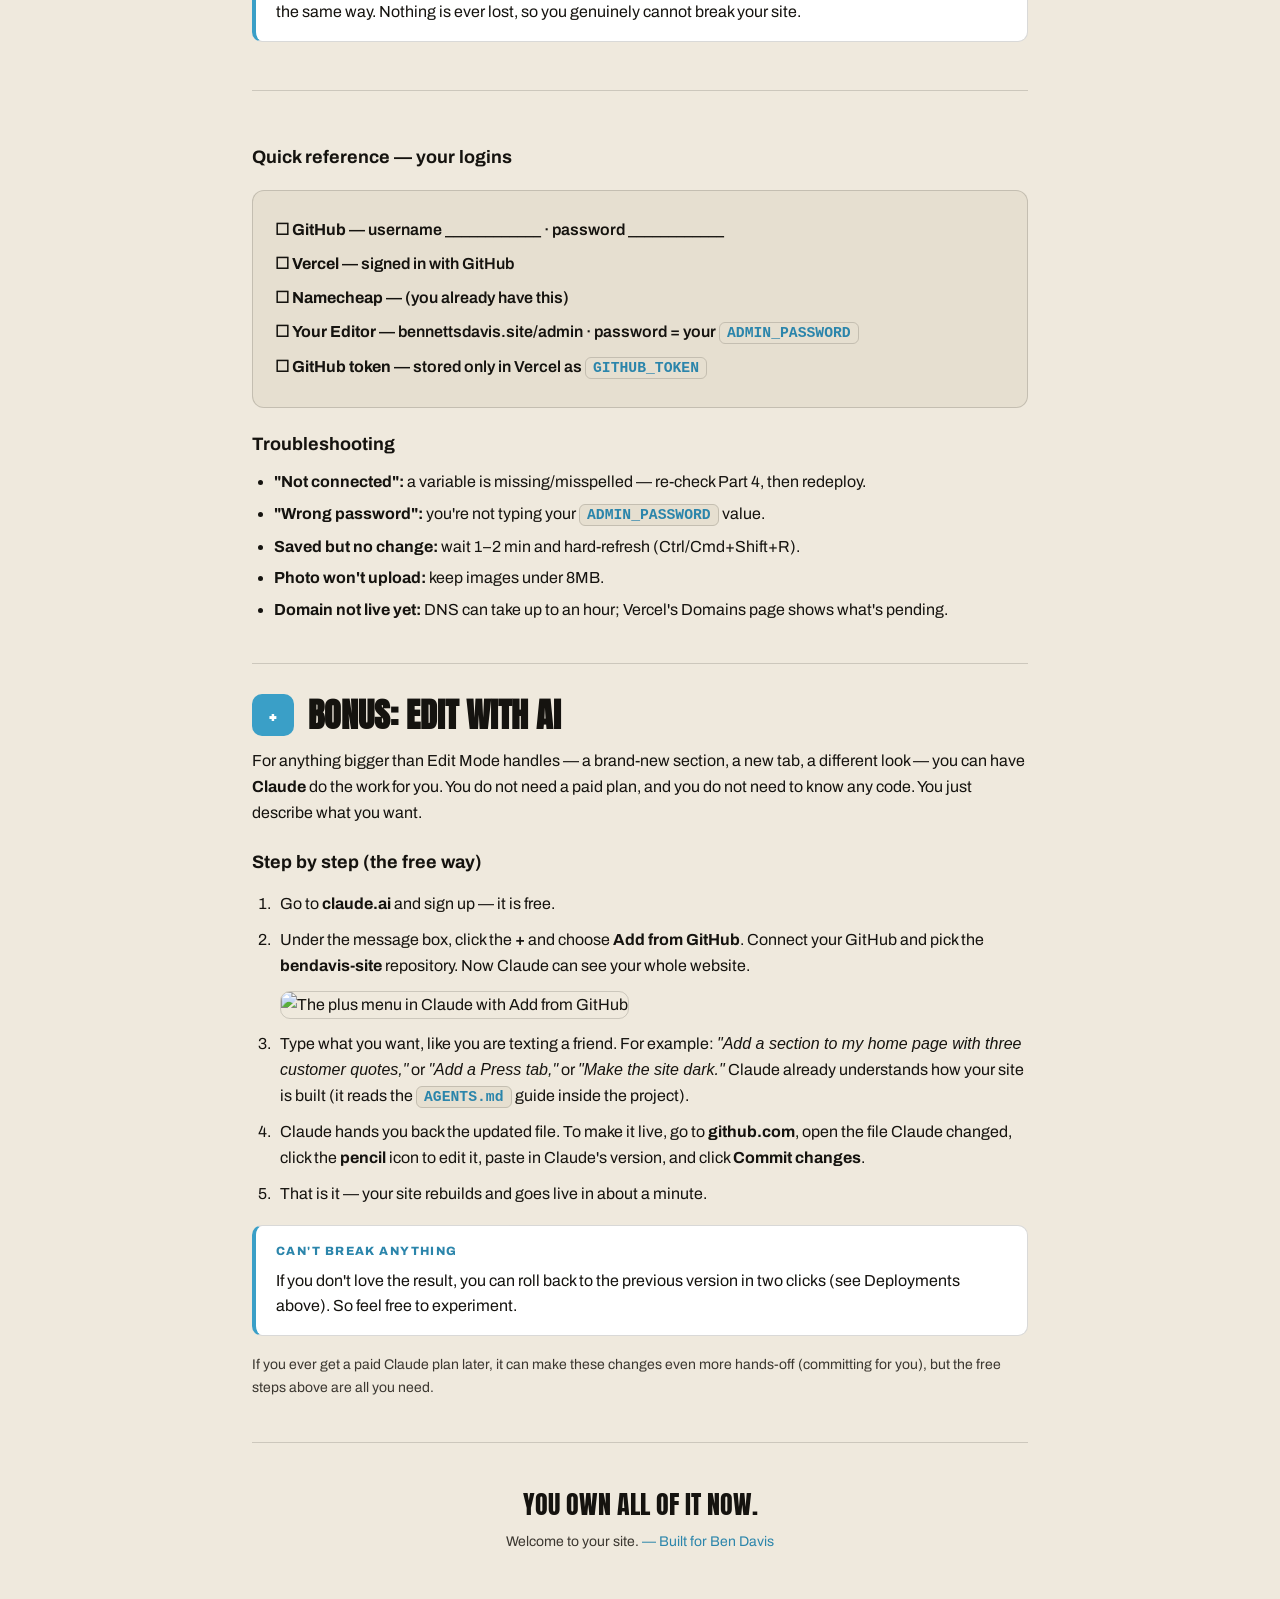
==== commit a48b4f53: "Onboarding: plainer no-subscription Claude+GitHub walkthrough with screenshot" ====
--- a/public/onboarding.html
+++ b/public/onboarding.html
@@ -207,21 +207,21 @@
 
   <section id="p8">
     <div class="part"><div class="num">+</div><h2>Bonus: edit with AI</h2></div>
-    <p>When you want a bigger change than Edit Mode covers &mdash; a whole new section, a new tab, or a fresh look &mdash; you can just <b>ask Claude to do it</b>. This site ships with a guide file (<code>AGENTS.md</code>) so Claude understands the whole project instantly.</p>
-    <h3>Quick walkthrough with Claude</h3>
-    <ol class="steps">
-      <li>Open <b>Claude</b>, connect your <b>GitHub</b>, and point it at the <b>bendavis-site</b> repository.</li>
-      <li>Describe what you want in plain English, for example:
-        <ul>
-          <li>"Add a Testimonials section to the home page with three quote cards."</li>
-          <li>"Add a new Press tab to the menu."</li>
-          <li>"Give the whole site a dark theme."</li>
-        </ul>
+    <p>For anything bigger than Edit Mode handles &mdash; a brand-new section, a new tab, a different look &mdash; you can have <b>Claude</b> do the work for you. You do not need a paid plan, and you do not need to know any code. You just describe what you want.</p>
+
+    <h3>Step by step (the free way)</h3>
+    <ol class="steps">
+      <li>Go to <b>claude.ai</b> and sign up &mdash; it is free.</li>
+      <li>Under the message box, click the <b>+</b> and choose <b>Add from GitHub</b>. Connect your GitHub and pick the <b>bendavis-site</b> repository. Now Claude can see your whole website.
+        <figure style="margin:12px 0"><img src="/onboarding/claude-github.png" alt="The plus menu in Claude with Add from GitHub" style="max-width:420px;width:100%;border:1px solid var(--line);border-radius:10px" /></figure>
       </li>
-      <li>Claude reads the project &mdash; it follows the built-in <code>AGENTS.md</code> guide, so it already knows your design and where everything lives &mdash; makes the change, and proposes it as a <b>pull request</b> (an update for you to review).</li>
-      <li>Approve it (Merge). Your site rebuilds and goes live in about a minute.</li>
-    </ol>
-    <div class="callout"><div class="lab">Zero risk</div>If you don't like what the AI did, just don't approve it. And if something is already live, roll it back in two clicks (see Deployments above). Experiment as much as you want.</div>
+      <li>Type what you want, like you are texting a friend. For example: <i>"Add a section to my home page with three customer quotes,"</i> or <i>"Add a Press tab,"</i> or <i>"Make the site dark."</i> Claude already understands how your site is built (it reads the <code>AGENTS.md</code> guide inside the project).</li>
+      <li>Claude hands you back the updated file. To make it live, go to <b>github.com</b>, open the file Claude changed, click the <b>pencil</b> icon to edit it, paste in Claude's version, and click <b>Commit changes</b>.</li>
+      <li>That is it &mdash; your site rebuilds and goes live in about a minute.</li>
+    </ol>
+
+    <div class="callout"><div class="lab">Can't break anything</div>If you don't love the result, you can roll back to the previous version in two clicks (see Deployments above). So feel free to experiment.</div>
+    <p style="color:var(--ink-soft);font-size:14px">If you ever get a paid Claude plan later, it can make these changes even more hands-off (committing for you), but the free steps above are all you need.</p>
   </section>
 
   <footer>
